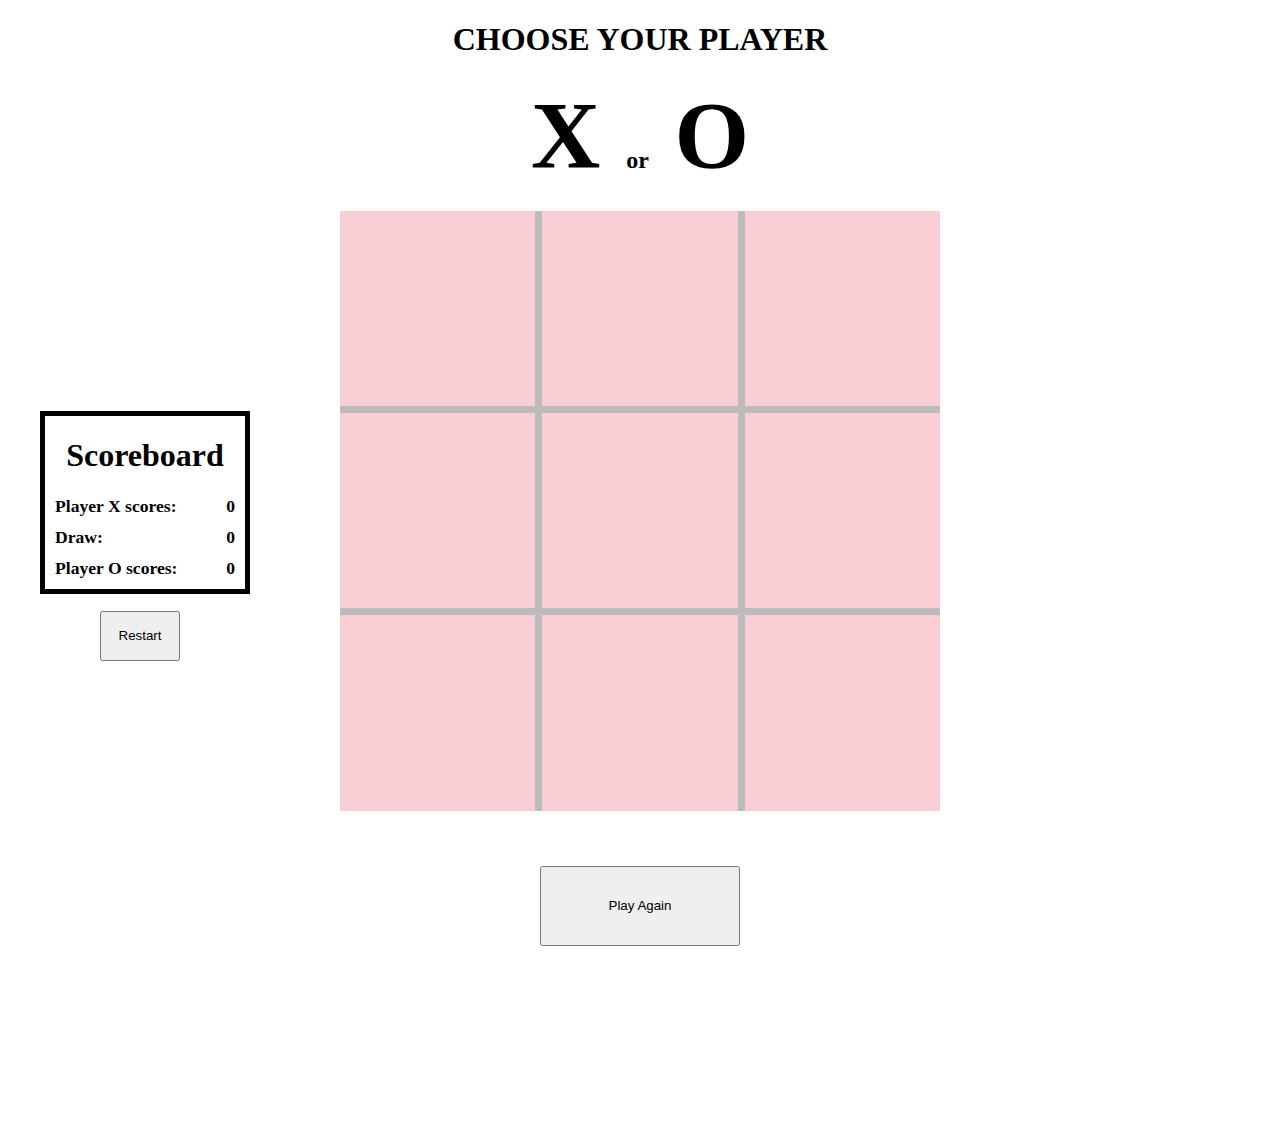
==== index.html @ 6bb8c32a "scoreboard is cleaner" ====
<!DOCTYPE html>
<html lang="en">
<head>
    <meta charset="UTF-8">
    <meta http-equiv="X-UA-Compatible" content="IE=edge">
    <link rel="stylesheet" href="css/tictactoe.css">
    <script src="js/jquery.js"></script>
    <script src="js/tic.js"></script>
    <title>TIC TAC TOE</title>
</head>
<body> 
    <h1>CHOOSE YOUR PLAYER</h1>

    <h2><span id="X">X</span> or <span id="O">O</span>  </h2>
    
    <div class="gameboard">

        <!-- <div class="box1">
            <div class=""></div>
        </div> -->
        <div class="box" id="0"></div>
        <div class="box" id="1"></div>
        <div class="box" id="2"></div>
        <div class="box" id="3"></div>
        <div class="box" id="4"></div>
        <div class="box" id="5"></div>
        <div class="box" id="6"></div>
        <div class="box" id="7"></div>
        <div class="box" id="8"></div>
        

    </div>

    <div class="winning_message">
        <div class="winning_text"></div>
        <button class="playAgain">Play Again</button>
    </div>
    
    <!-- for some reason i cannot put the scoreboard above the winning message as it screws with positioning...  -->

    <aside class="scoreboard">
        <div class="container">
            <h1>Scoreboard</h1>
            <div class="player">
                Player X scores: 
                <div class="score" id="playerX"></div>
            </div>
            
            <div class="player">
                Draw:
                <div class="score" id="draw"></div>
            </div>
           
            <div class="player">
                Player O scores:
                <div class="score" id="playerO"></div>
            </div>
            
        </div>
        
        <button class="restart">Restart</button>
    </aside> 



</body>
</html>
---- css/tictactoe.css ----
body {
    width: 1200px;
    margin: 0 auto;
}

h1, h2 {
    text-align: center;
}

span {
    font-size: 400%;
    padding: 20px;
}

/* div {
    
} */

.gameboard {
    margin: 0 auto;
    box-sizing: border-box;
    width: 600px;
    height: 600px;
    display: grid;
    grid-template-columns: repeat(3, 1fr); /* 3 columns each 1 fraction of free space*/
    grid-template-rows: repeat(3, 1fr); 
    grid-gap: 7px;
    background-color: rgb(187, 187, 187);
}

.box {
    text-align: center;
    line-height: 195px;
    box-sizing: border-box;
    width: 100%;
    height: 100%;
    background-color: rgb(248, 205, 212);
}

.winning_message {
    margin: 0 auto;
    box-sizing: border-box;
    width: 600px;
    height: 150px;
    display: grid;

}

.winning_text {
    box-sizing: border-box;
    text-align: center;
    width: 100%;
    height: 60px;
    line-height: 60px;
}

.playAgain {
    margin: 0 auto;
    width: 200px;
    height: 80px;
    position: relative;
    top: -10px;
}


.nought {
    height: 120px;
    width: 120px;
    border-radius: 120px;
    border: 30px solid black;
    margin: 10px
}

aside {
    float: left;
    position: relative;
    top: -550px;
}

.container {
    /* box-sizing: border-box; */
    /* position: absolute;
    top: 350px;
    left: 300px; */
    /* height: 130px; */
    width: 200px;
    border: 5px solid black;

}

.player {
    margin: 0 10px 10px 10px;
    font-size: 110%;
    font-weight: bold;
}

.score {
    float: right;
}


.restart {
    margin: 0 auto;
    height: 50px;
    width: 80px;
    position: absolute;
    top: 200px;
    left: 60px;
}
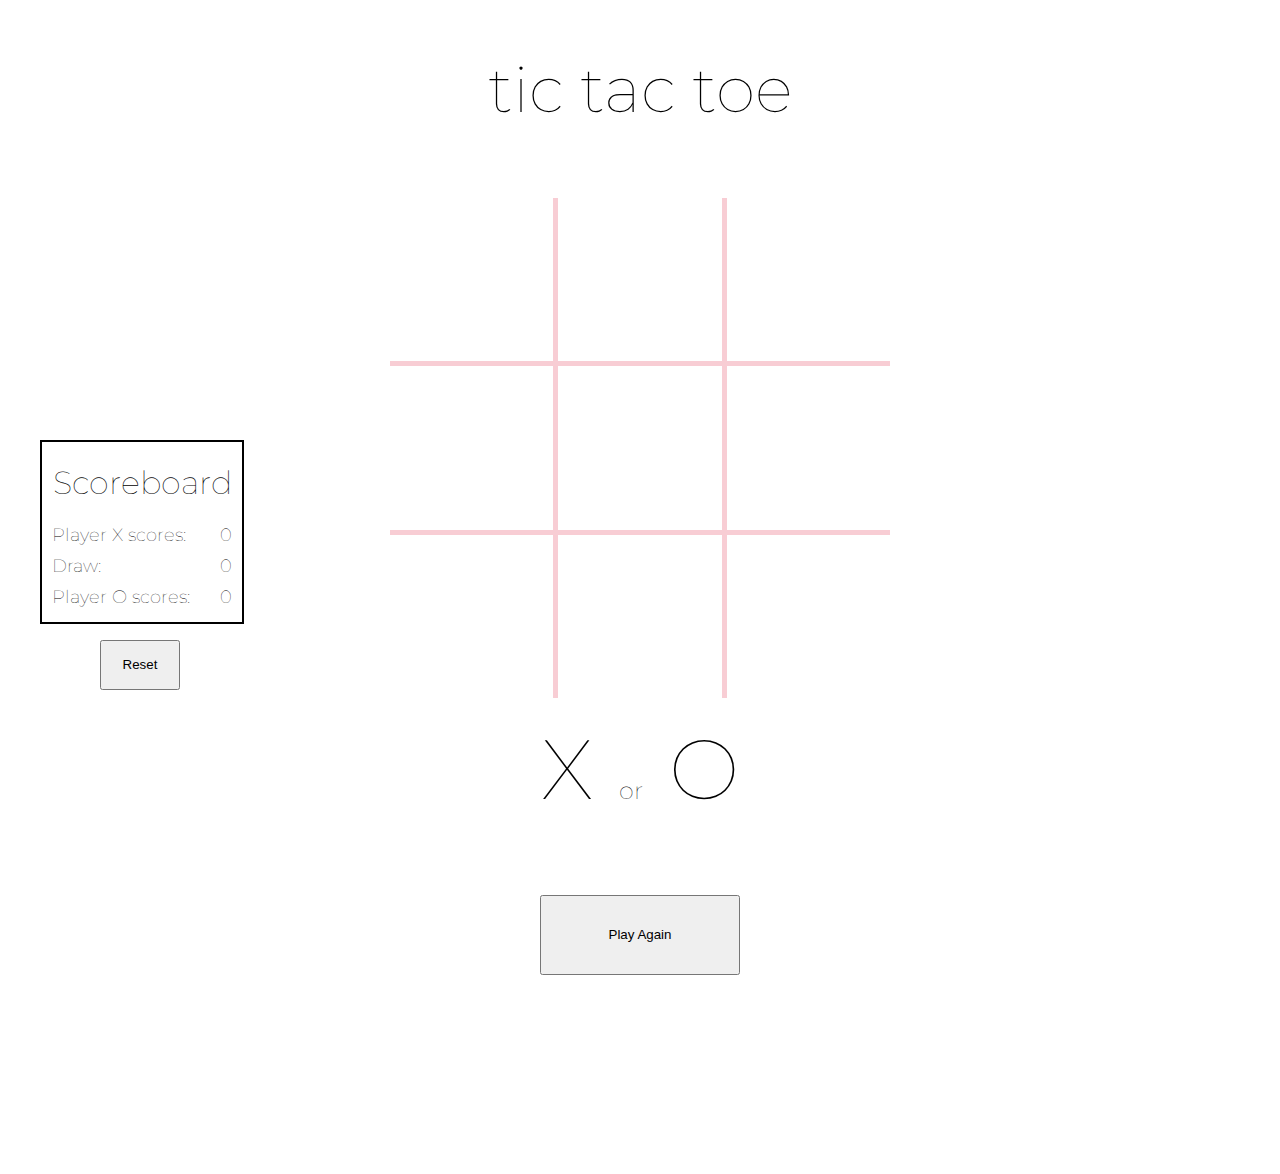
==== commit 6ddd48e6: "installed font and working on design" ====
--- a/index.html
+++ b/index.html
@@ -9,9 +9,9 @@
     <title>TIC TAC TOE</title>
 </head>
 <body> 
-    <h1>CHOOSE YOUR PLAYER</h1>
-
-    <h2><span id="X">X</span> or <span id="O">O</span>  </h2>
+    <h1 class="title">tic tac toe</h1>
+    <!-- <h1>CHOOSE YOUR PLAYER</h1> -->
+    
     
     <div class="gameboard">
 
@@ -31,6 +31,8 @@
 
     </div>
 
+    <h2><span id="X">X</span> or <span id="O">O</span>  </h2>
+    
     <div class="winning_message">
         <div class="winning_text"></div>
         <button class="playAgain">Play Again</button>
@@ -58,7 +60,7 @@
             
         </div>
         
-        <button class="restart">Restart</button>
+        <button class="reset">Reset</button>
     </aside> 
 
 
--- a/css/tictactoe.css
+++ b/css/tictactoe.css
@@ -1,40 +1,54 @@
+@import url('https://fonts.googleapis.com/css2?family=Montserrat:wght@100;500&display=swap');
+
 body {
     width: 1200px;
     margin: 0 auto;
+    font-family: 'Montserrat', sans-serif;
+    font-weight: 100;
+}
+
+.title {
+    text-align: center;
+    font-family: 'Montserrat', sans-serif;
+    font-weight: 100;
+    font-size: 400%;
+    margin: 50px 0 70px 0;
 }
 
 h1, h2 {
     text-align: center;
+    font-family: 'Montserrat', sans-serif;
+    font-weight: 100;
 }
 
 span {
-    font-size: 400%;
+    font-size: 350%;
     padding: 20px;
 }
 
-/* div {
-    
-} */
+/* ------------------ gameboard ------------------  */
 
 .gameboard {
     margin: 0 auto;
     box-sizing: border-box;
-    width: 600px;
-    height: 600px;
+    width: 500px;
+    height: 500px;
     display: grid;
     grid-template-columns: repeat(3, 1fr); /* 3 columns each 1 fraction of free space*/
     grid-template-rows: repeat(3, 1fr); 
-    grid-gap: 7px;
-    background-color: rgb(187, 187, 187);
+    grid-gap: 5px;
+    background-color: rgb(248, 205, 212);
 }
 
 .box {
     text-align: center;
-    line-height: 195px;
+    line-height: 163px;
     box-sizing: border-box;
     width: 100%;
     height: 100%;
-    background-color: rgb(248, 205, 212);
+    background-color: white;
+    font-family: 'Montserrat', sans-serif;
+    font-weight: 100;
 }
 
 .winning_message {
@@ -54,6 +68,43 @@
     line-height: 60px;
 }
 
+.nought {
+    height: 120px;
+    width: 120px;
+    border-radius: 120px;
+    border: 30px solid black;
+    margin: 10px
+}
+
+
+/* ------------------ scoreboard ------------------  */
+
+aside {
+    float: left;
+    position: relative;
+    top: -550px;
+}
+
+.container {
+    float: left;
+    width: 200px;
+    border: 2px solid black;
+    padding-bottom: 5px;
+}
+
+.player {
+    margin: 0 10px 10px 10px;
+    font-size: 110%;
+
+}
+
+.score {
+    float: right;
+}
+
+
+/* ------------------ buttons ------------------  */
+
 .playAgain {
     margin: 0 auto;
     width: 200px;
@@ -62,44 +113,7 @@
     top: -10px;
 }
 
-
-.nought {
-    height: 120px;
-    width: 120px;
-    border-radius: 120px;
-    border: 30px solid black;
-    margin: 10px
-}
-
-aside {
-    float: left;
-    position: relative;
-    top: -550px;
-}
-
-.container {
-    /* box-sizing: border-box; */
-    /* position: absolute;
-    top: 350px;
-    left: 300px; */
-    /* height: 130px; */
-    width: 200px;
-    border: 5px solid black;
-
-}
-
-.player {
-    margin: 0 10px 10px 10px;
-    font-size: 110%;
-    font-weight: bold;
-}
-
-.score {
-    float: right;
-}
-
-
-.restart {
+.reset {
     margin: 0 auto;
     height: 50px;
     width: 80px;
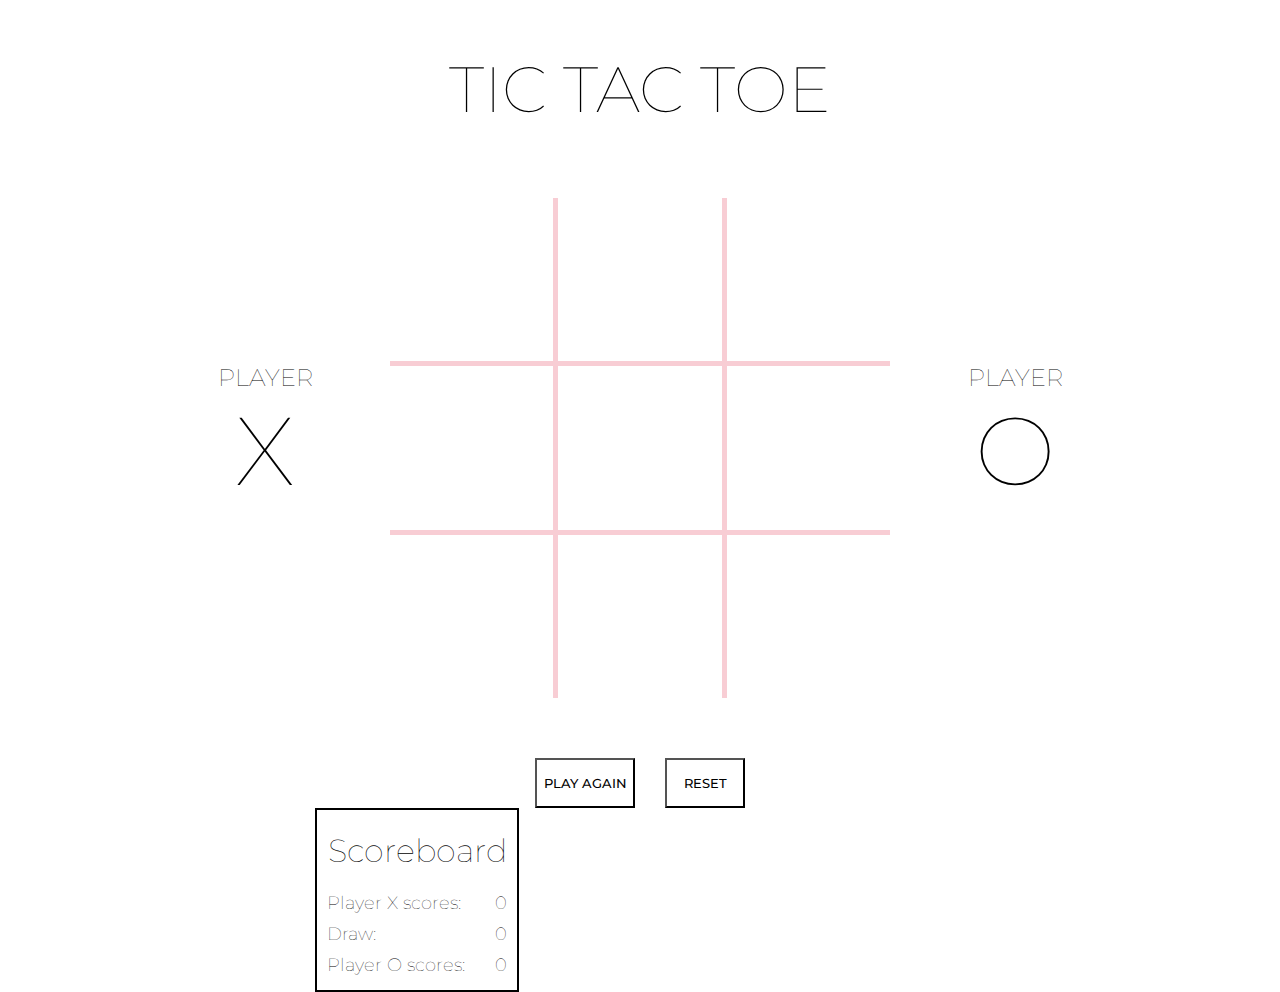
==== commit e80c8593: "improved the player options look" ====
--- a/index.html
+++ b/index.html
@@ -9,15 +9,12 @@
     <title>TIC TAC TOE</title>
 </head>
 <body> 
-    <h1 class="title">tic tac toe</h1>
+    <h1 class="title">TIC TAC TOE</h1>
     <!-- <h1>CHOOSE YOUR PLAYER</h1> -->
     
     
     <div class="gameboard">
 
-        <!-- <div class="box1">
-            <div class=""></div>
-        </div> -->
         <div class="box" id="0"></div>
         <div class="box" id="1"></div>
         <div class="box" id="2"></div>
@@ -28,15 +25,28 @@
         <div class="box" id="7"></div>
         <div class="box" id="8"></div>
         
-
     </div>
 
-    <h2><span id="X">X</span> or <span id="O">O</span>  </h2>
-    
+    <div class="tokens"> 
+        <div id="player1">
+            PLAYER
+            <span id="X">X</span>
+        </div>  
+        <div id="player2">
+            PLAYER
+            <span id="O">O</span> 
+        </div>
+    </div>
+
     <div class="winning_message">
-        <div class="winning_text"></div>
-        <button class="playAgain">Play Again</button>
+        <div class="winning_text"></div>    
     </div>
+
+    <div class="buttons">
+        <button class="playAgain">PLAY AGAIN</button>
+        <button class="reset">RESET</button>
+    </div>
+        
     
     <!-- for some reason i cannot put the scoreboard above the winning message as it screws with positioning...  -->
 
@@ -60,7 +70,7 @@
             
         </div>
         
-        <button class="reset">Reset</button>
+        
     </aside> 
 
 
--- a/css/tictactoe.css
+++ b/css/tictactoe.css
@@ -21,9 +21,34 @@
     font-weight: 100;
 }
 
-span {
-    font-size: 350%;
-    padding: 20px;
+
+.tokens {
+    margin: 0 auto;
+    position: relative;
+    top: -335px;
+    width: 850px;
+}
+
+#player1 {
+    float: left;
+    text-align: center;
+    width: 100px;
+    font-size: 150%;
+}
+
+#X {
+    font-size: 400%;
+}
+
+#player2 {
+    float: right;
+    text-align: center;
+    width: 100px;
+    font-size: 150%;
+}
+
+#O {
+    font-size: 400%;
 }
 
 /* ------------------ gameboard ------------------  */
@@ -55,7 +80,7 @@
     margin: 0 auto;
     box-sizing: border-box;
     width: 600px;
-    height: 150px;
+    height: 60px;
     display: grid;
 
 }
@@ -79,11 +104,11 @@
 
 /* ------------------ scoreboard ------------------  */
 
-aside {
+/* aside {
     float: left;
     position: relative;
     top: -550px;
-}
+} */
 
 .container {
     float: left;
@@ -105,20 +130,29 @@
 
 /* ------------------ buttons ------------------  */
 
+.buttons {
+    text-align: center; 
+    margin: 0 auto;
+    width: 210px;
+}
+
 .playAgain {
     margin: 0 auto;
-    width: 200px;
-    height: 80px;
-    position: relative;
-    top: -10px;
+    width: 100px;
+    height: 50px;
+    float: left;
+
 }
 
 .reset {
     margin: 0 auto;
     height: 50px;
     width: 80px;
-    position: absolute;
-    top: 200px;
-    left: 60px;
+    float: right;
 }
 
+button {
+    font-family: 'Montserrat', sans-serif;
+    font-weight: 500;
+    background-color: white;
+}
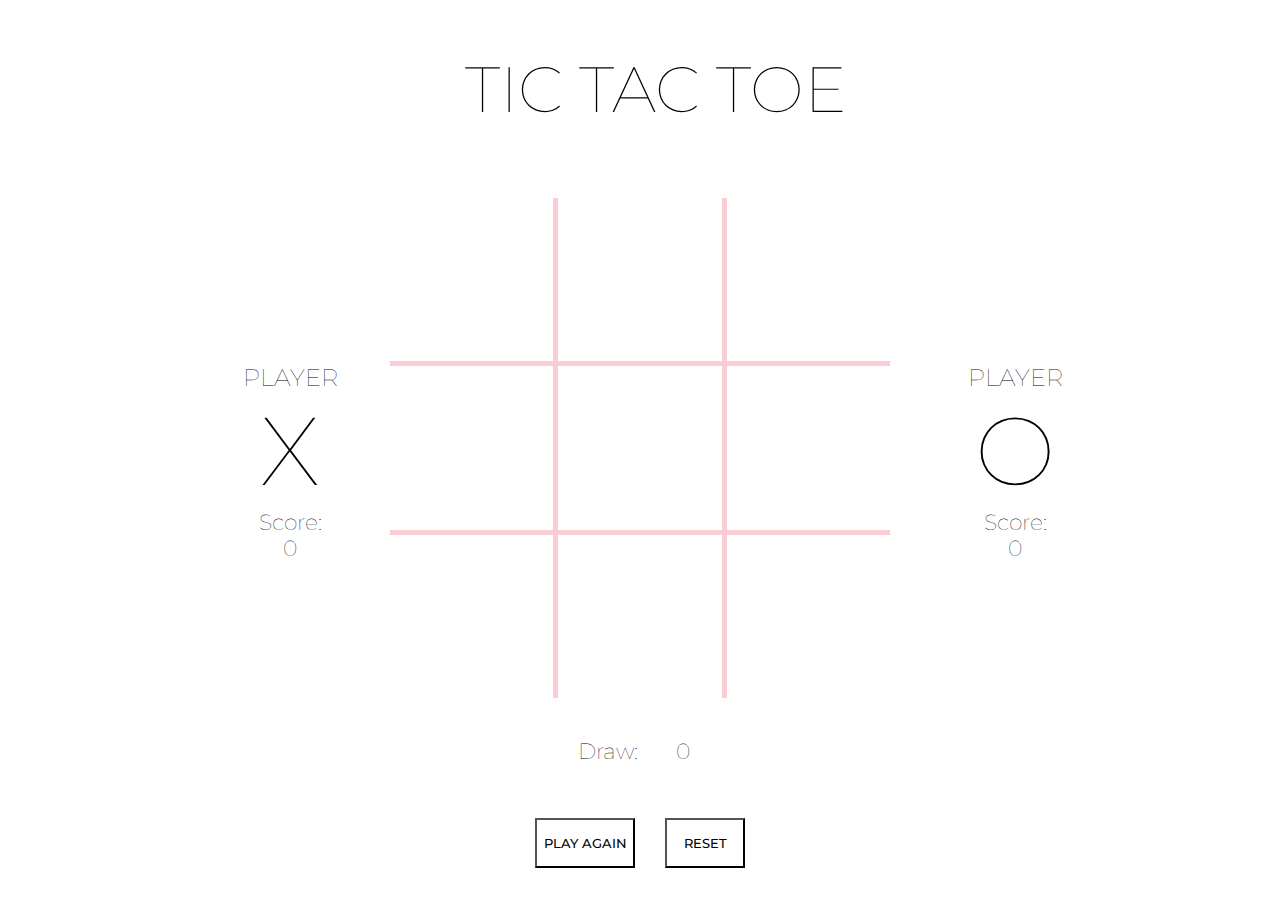
==== commit 111ded35: "looking good" ====
--- a/index.html
+++ b/index.html
@@ -31,10 +31,18 @@
         <div id="player1">
             PLAYER
             <span id="X">X</span>
+            <div class="player">
+                Score: 
+                <div class="score" id="playerX"></div>
+            </div>
         </div>  
         <div id="player2">
             PLAYER
             <span id="O">O</span> 
+            <div class="player">
+                Score:
+                <div class="score" id="playerO"></div>
+            </div>
         </div>
     </div>
 
@@ -46,32 +54,18 @@
         <button class="playAgain">PLAY AGAIN</button>
         <button class="reset">RESET</button>
     </div>
-        
-    
-    <!-- for some reason i cannot put the scoreboard above the winning message as it screws with positioning...  -->
 
-    <aside class="scoreboard">
-        <div class="container">
-            <h1>Scoreboard</h1>
+    <div class="container">
+         
+        <div id="player1">
             <div class="player">
-                Player X scores: 
-                <div class="score" id="playerX"></div>
-            </div>
-            
-            <div class="player">
-                Draw:
+                Draw: 
                 <div class="score" id="draw"></div>
             </div>
-           
-            <div class="player">
-                Player O scores:
-                <div class="score" id="playerO"></div>
-            </div>
-            
-        </div>
+        </div>  
+                   
+    </div>
         
-        
-    </aside> 
 
 
 
--- a/css/tictactoe.css
+++ b/css/tictactoe.css
@@ -13,6 +13,7 @@
     font-weight: 100;
     font-size: 400%;
     margin: 50px 0 70px 0;
+    padding-left: 32px;
 }
 
 h1, h2 {
@@ -21,6 +22,7 @@
     font-weight: 100;
 }
 
+/* ------------------ tokens/players ------------------  */
 
 .tokens {
     margin: 0 auto;
@@ -32,7 +34,7 @@
 #player1 {
     float: left;
     text-align: center;
-    width: 100px;
+    width: 150px;
     font-size: 150%;
 }
 
@@ -51,6 +53,21 @@
     font-size: 400%;
 }
 
+.player {
+    font-size: 90%;
+}
+
+.container {
+    margin: 0 auto;
+    position: relative;
+    top: -130px;
+    width: 200px;
+}
+
+#draw {
+    float: right;
+}
+
 /* ------------------ gameboard ------------------  */
 
 .gameboard {
@@ -63,6 +80,7 @@
     grid-template-rows: repeat(3, 1fr); 
     grid-gap: 5px;
     background-color: rgb(248, 205, 212);
+    opacity: 1;
 }
 
 .box {
@@ -78,55 +96,31 @@
 
 .winning_message {
     margin: 0 auto;
-    box-sizing: border-box;
-    width: 600px;
-    height: 60px;
-    display: grid;
-
+    width: 400px;
+    height: 120px;
+    position: relative;
+    top: -311px;
+    line-height: 120px;
+    background-color: rgb(248, 205, 212, 0.95);
+    z-index: -1;
 }
 
 .winning_text {
-    box-sizing: border-box;
     text-align: center;
     width: 100%;
-    height: 60px;
-    line-height: 60px;
+    font-size: 250%;
+    font-weight: bold;
+    /* color: white; */
+    text-transform: uppercase;
 }
 
-.nought {
+/* .nought {
     height: 120px;
     width: 120px;
-    border-radius: 120px;
+    border-radius: 20px;
     border: 30px solid black;
     margin: 10px
-}
-
-
-/* ------------------ scoreboard ------------------  */
-
-/* aside {
-    float: left;
-    position: relative;
-    top: -550px;
 } */
-
-.container {
-    float: left;
-    width: 200px;
-    border: 2px solid black;
-    padding-bottom: 5px;
-}
-
-.player {
-    margin: 0 10px 10px 10px;
-    font-size: 110%;
-
-}
-
-.score {
-    float: right;
-}
-
 
 /* ------------------ buttons ------------------  */
 
@@ -134,6 +128,7 @@
     text-align: center; 
     margin: 0 auto;
     width: 210px;
+    height: 10px;
 }
 
 .playAgain {
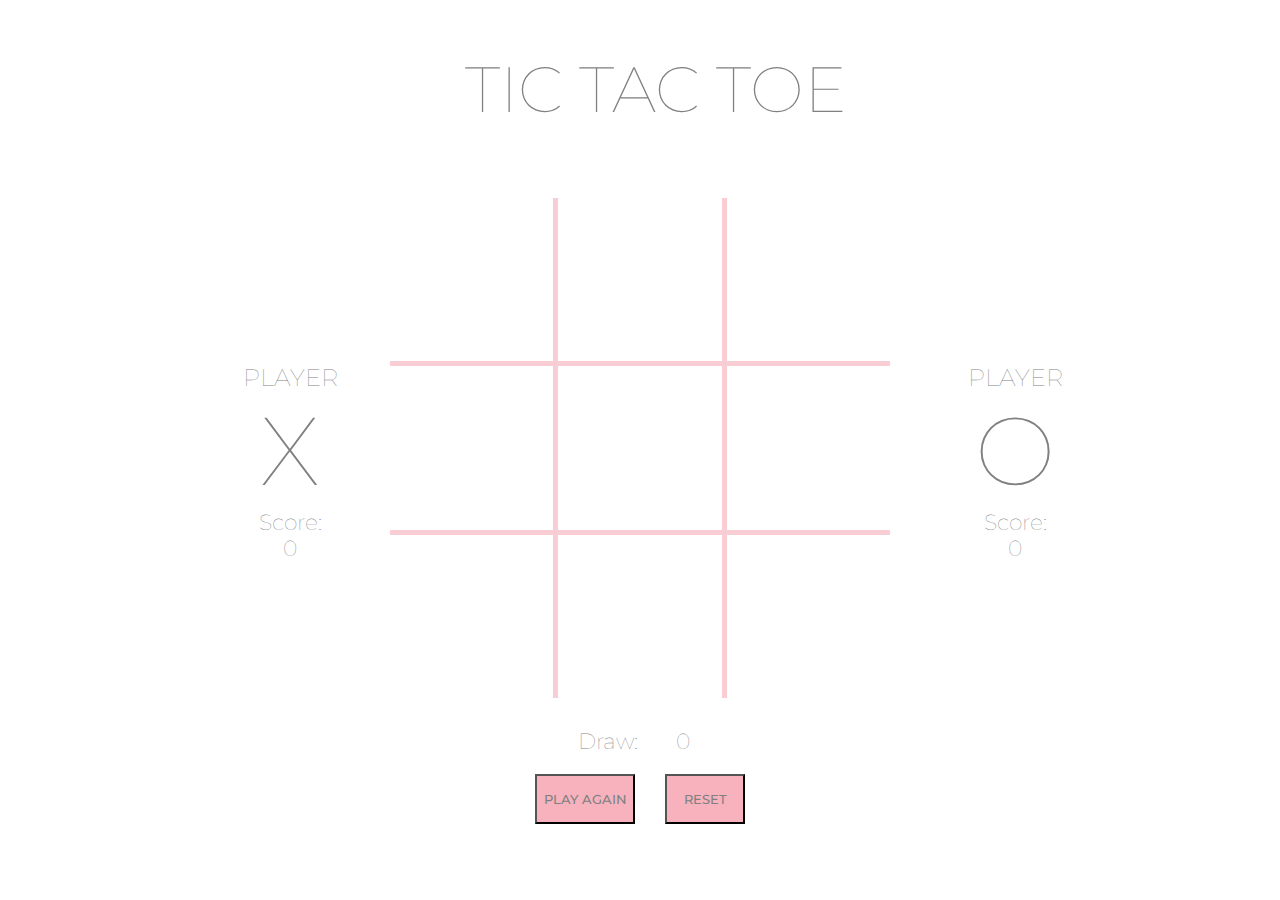
==== commit c9de7aa6: "added modal box" ====
--- a/index.html
+++ b/index.html
@@ -10,8 +10,26 @@
 </head>
 <body> 
     <h1 class="title">TIC TAC TOE</h1>
-    <!-- <h1>CHOOSE YOUR PLAYER</h1> -->
     
+    <!-- Trigger/Open The Modal -->
+<!-- <button id="modalB">Open Modal</button> -->
+
+<!-- The Modal -->
+<div id="myModal" class="modal">
+  <div class="modal-content">
+    <span class="close">&times;</span>
+    <p>
+        <div class="winning_message">
+            <div class="winning_text"></div>    
+        </div>
+        <div class="buttons1">
+            <button class="playAgain1">PLAY AGAIN</button>
+            <button class="reset1">RESET</button>
+        </div>
+    </p>
+  </div>
+
+</div>
     
     <div class="gameboard">
 
@@ -30,7 +48,7 @@
     <div class="tokens"> 
         <div id="player1">
             PLAYER
-            <span id="X">X</span>
+            <span class="hvr-pulse" id="X">X</span>
             <div class="player">
                 Score: 
                 <div class="score" id="playerX"></div>
@@ -38,21 +56,12 @@
         </div>  
         <div id="player2">
             PLAYER
-            <span id="O">O</span> 
+            <span class="hvr-pulse" id="O">O</span> 
             <div class="player">
                 Score:
                 <div class="score" id="playerO"></div>
             </div>
         </div>
-    </div>
-
-    <div class="winning_message">
-        <div class="winning_text"></div>    
-    </div>
-
-    <div class="buttons">
-        <button class="playAgain">PLAY AGAIN</button>
-        <button class="reset">RESET</button>
     </div>
 
     <div class="container">
@@ -65,7 +74,11 @@
         </div>  
                    
     </div>
-        
+    
+    <div class="buttons">
+        <button class="playAgain">PLAY AGAIN</button>
+        <button class="reset">RESET</button>
+    </div>
 
 
 
--- a/css/tictactoe.css
+++ b/css/tictactoe.css
@@ -1,7 +1,99 @@
 @import url('https://fonts.googleapis.com/css2?family=Montserrat:wght@100;500&display=swap');
 
+* {
+    color: grey;
+}
+
+/* ------------------ modal------------------  */
+
+/* The Modal (background) */
+.modal {
+    display: none;
+    position: fixed; 
+    z-index: 1; /* Sit on top */
+    padding-top: 348px; /* Location of the box */
+    left: 0;
+    top: 0;
+    width: 100%; /* Full width */
+    height: 100%; /* Full height */
+    overflow: auto; /* Enable scroll if needed */
+    background-color: rgb(255,255,255); /* Fallback color */
+    background-color: rgba(255,255,255,0.5); /* Black w/ opacity */
+  }
+  
+  /* Modal Content */
+  .modal-content {
+    background-color: rgb(248, 205, 212, 0.95);
+    position: relative;
+    margin: 0 auto;
+    /* padding: 20px; */
+    width: 450px;
+    height: 170px;
+  }
+  
+  /* The Close Button */
+  .close {
+    color: #aaaaaa;
+    float: right;
+    font-size: 28px;
+    font-weight: bold;
+    padding-right: 10px;
+  }
+  
+  .close:hover,
+  .close:focus {
+    color: #000;
+    text-decoration: none;
+    cursor: pointer;
+  }
+
+  .winning_message {
+    padding-top: 20px;
+    margin: 0 auto;
+    width: 400px;
+    height: 90px;
+    line-height: 90px;
+  }
+
+  .winning_text {
+    text-align: center;
+    width: 100%;
+    font-size: 250%;
+    font-weight: bold;
+    color: white;
+    text-transform: uppercase;
+}
+
+.buttons1 {
+    text-align: center; 
+    margin: 0 auto;
+    width: 210px;
+    height: 10px;
+    
+}
+
+.playAgain1 {
+    margin: 0 auto;
+    width: 100px;
+    height: 40px;
+    float: left;
+    color: white;
+}
+
+.reset1 {
+    margin: 0 auto;
+    height: 40px;
+    width: 80px;
+    float: right;
+    color: white;
+}
+
+
+
+  /* -------------------------------------------  */
+
 body {
-    width: 1200px;
+    width: 900px;
     margin: 0 auto;
     font-family: 'Montserrat', sans-serif;
     font-weight: 100;
@@ -22,7 +114,7 @@
     font-weight: 100;
 }
 
-/* ------------------ tokens/players ------------------  */
+/* ------------------ tokens/players----------------------  */
 
 .tokens {
     margin: 0 auto;
@@ -57,10 +149,52 @@
     font-size: 90%;
 }
 
+/* Pulse */
+@-webkit-keyframes hvr-pulse {
+    25% {
+      -webkit-transform: scale(1.1);
+      transform: scale(1.1);
+    }
+    75% {
+      -webkit-transform: scale(0.9);
+      transform: scale(0.9);
+    }
+  }
+  @keyframes hvr-pulse {
+    25% {
+      -webkit-transform: scale(1.1);
+      transform: scale(1.1);
+    }
+    75% {
+      -webkit-transform: scale(0.9);
+      transform: scale(0.9);
+    }
+  }
+  .hvr-pulse {
+    display: inline-block;
+    vertical-align: middle;
+    -webkit-transform: perspective(1px) translateZ(0);
+    transform: perspective(1px) translateZ(0);
+    box-shadow: 0 0 1px rgba(0, 0, 0, 0);
+  }
+  .hvr-pulse:hover, .hvr-pulse:focus, .hvr-pulse:active {
+    -webkit-animation-name: hvr-pulse;
+    animation-name: hvr-pulse;
+    -webkit-animation-duration: 1s;
+    animation-duration: 1s;
+    -webkit-animation-timing-function: linear;
+    animation-timing-function: linear;
+    -webkit-animation-iteration-count: infinite;
+    animation-iteration-count: infinite;
+  }
+
+/* ------------------ draw scoreboard ----------------------  */
+
 .container {
     margin: 0 auto;
     position: relative;
-    top: -130px;
+    /* top: -130px; */
+    top: 30px;
     width: 200px;
 }
 
@@ -94,26 +228,6 @@
     font-weight: 100;
 }
 
-.winning_message {
-    margin: 0 auto;
-    width: 400px;
-    height: 120px;
-    position: relative;
-    top: -311px;
-    line-height: 120px;
-    background-color: rgb(248, 205, 212, 0.95);
-    z-index: -1;
-}
-
-.winning_text {
-    text-align: center;
-    width: 100%;
-    font-size: 250%;
-    font-weight: bold;
-    /* color: white; */
-    text-transform: uppercase;
-}
-
 /* .nought {
     height: 120px;
     width: 120px;
@@ -122,13 +236,16 @@
     margin: 10px
 } */
 
-/* ------------------ buttons ------------------  */
+/* ------------------ buttons at bottom of page ------------------  */
 
 .buttons {
     text-align: center; 
     margin: 0 auto;
     width: 210px;
     height: 10px;
+    position: relative;
+    top: 50px;
+    display: block;
 }
 
 .playAgain {
@@ -136,7 +253,6 @@
     width: 100px;
     height: 50px;
     float: left;
-
 }
 
 .reset {
@@ -149,5 +265,5 @@
 button {
     font-family: 'Montserrat', sans-serif;
     font-weight: 500;
-    background-color: white;
-}
+    background-color: rgb(247, 178, 189);
+}
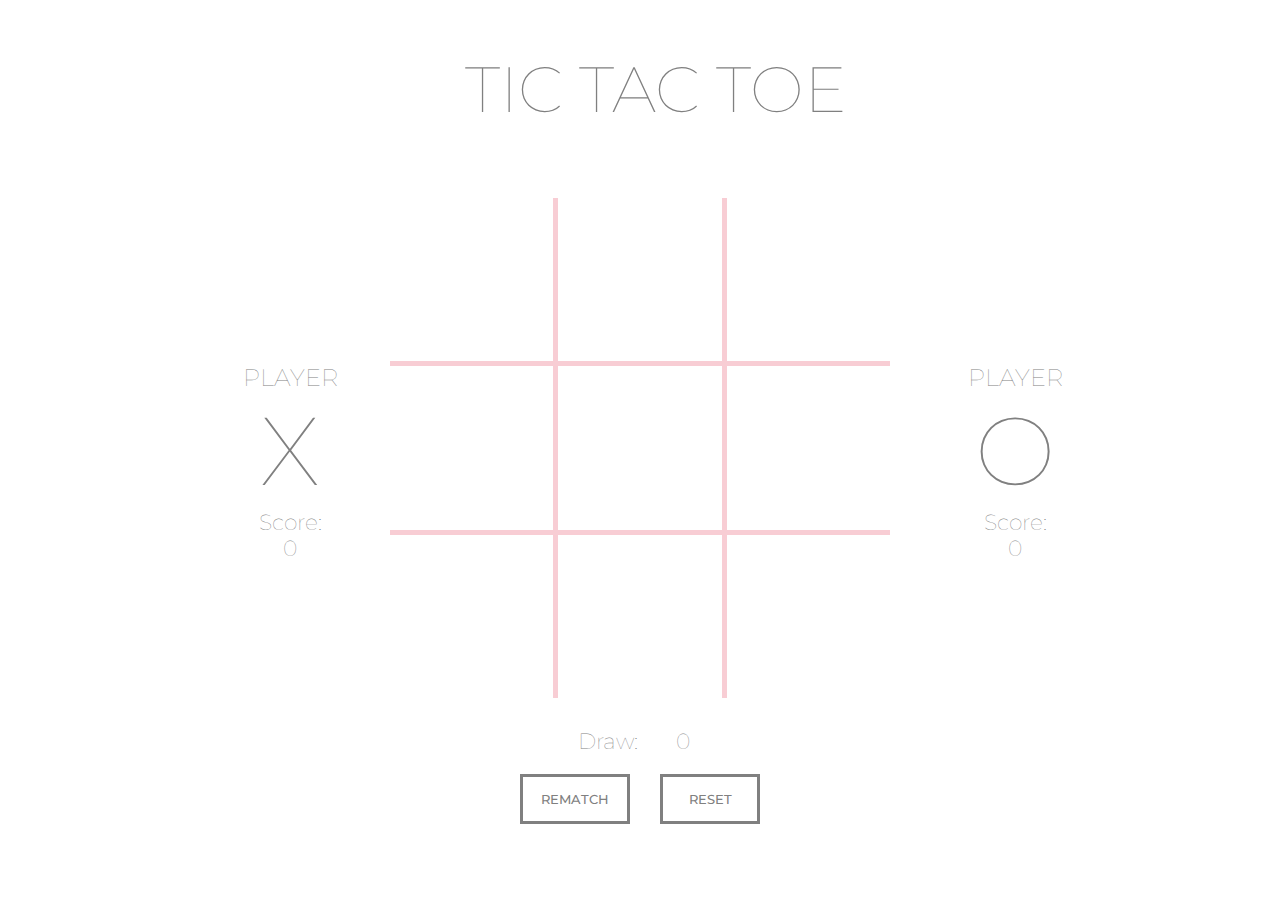
==== commit c73d5adc: "updated solid border on buttons and changed play Again to rematch" ====
--- a/index.html
+++ b/index.html
@@ -23,7 +23,7 @@
             <div class="winning_text"></div>    
         </div>
         <div class="buttons1">
-            <button class="playAgain1">PLAY AGAIN</button>
+            <button class="playAgain1">REMATCH</button>
             <button class="reset1">RESET</button>
         </div>
     </p>
@@ -76,7 +76,7 @@
     </div>
     
     <div class="buttons">
-        <button class="playAgain">PLAY AGAIN</button>
+        <button class="playAgain">REMATCH</button>
         <button class="reset">RESET</button>
     </div>
 
--- a/css/tictactoe.css
+++ b/css/tictactoe.css
@@ -67,25 +67,29 @@
 .buttons1 {
     text-align: center; 
     margin: 0 auto;
-    width: 210px;
+    width: 240px;
     height: 10px;
     
 }
 
 .playAgain1 {
     margin: 0 auto;
-    width: 100px;
+    width: 110px;
     height: 40px;
     float: left;
     color: white;
+    background-color: rgb(248, 205, 212, 0.95);
+    border: solid white;
 }
 
 .reset1 {
     margin: 0 auto;
     height: 40px;
-    width: 80px;
+    width: 100px;
     float: right;
     color: white;
+    background-color: rgb(248, 205, 212, 0.95);
+    border: solid white;
 }
 
 
@@ -241,7 +245,7 @@
 .buttons {
     text-align: center; 
     margin: 0 auto;
-    width: 210px;
+    width: 240px;
     height: 10px;
     position: relative;
     top: 50px;
@@ -250,20 +254,22 @@
 
 .playAgain {
     margin: 0 auto;
-    width: 100px;
+    width: 110px;
     height: 50px;
     float: left;
+    border: solid grey;
 }
 
 .reset {
     margin: 0 auto;
     height: 50px;
-    width: 80px;
-    float: right;
+    width: 100px;
+    float: right;
+    border: solid grey;
 }
 
 button {
     font-family: 'Montserrat', sans-serif;
     font-weight: 500;
-    background-color: rgb(247, 178, 189);
-}
+    background-color: white;
+}
